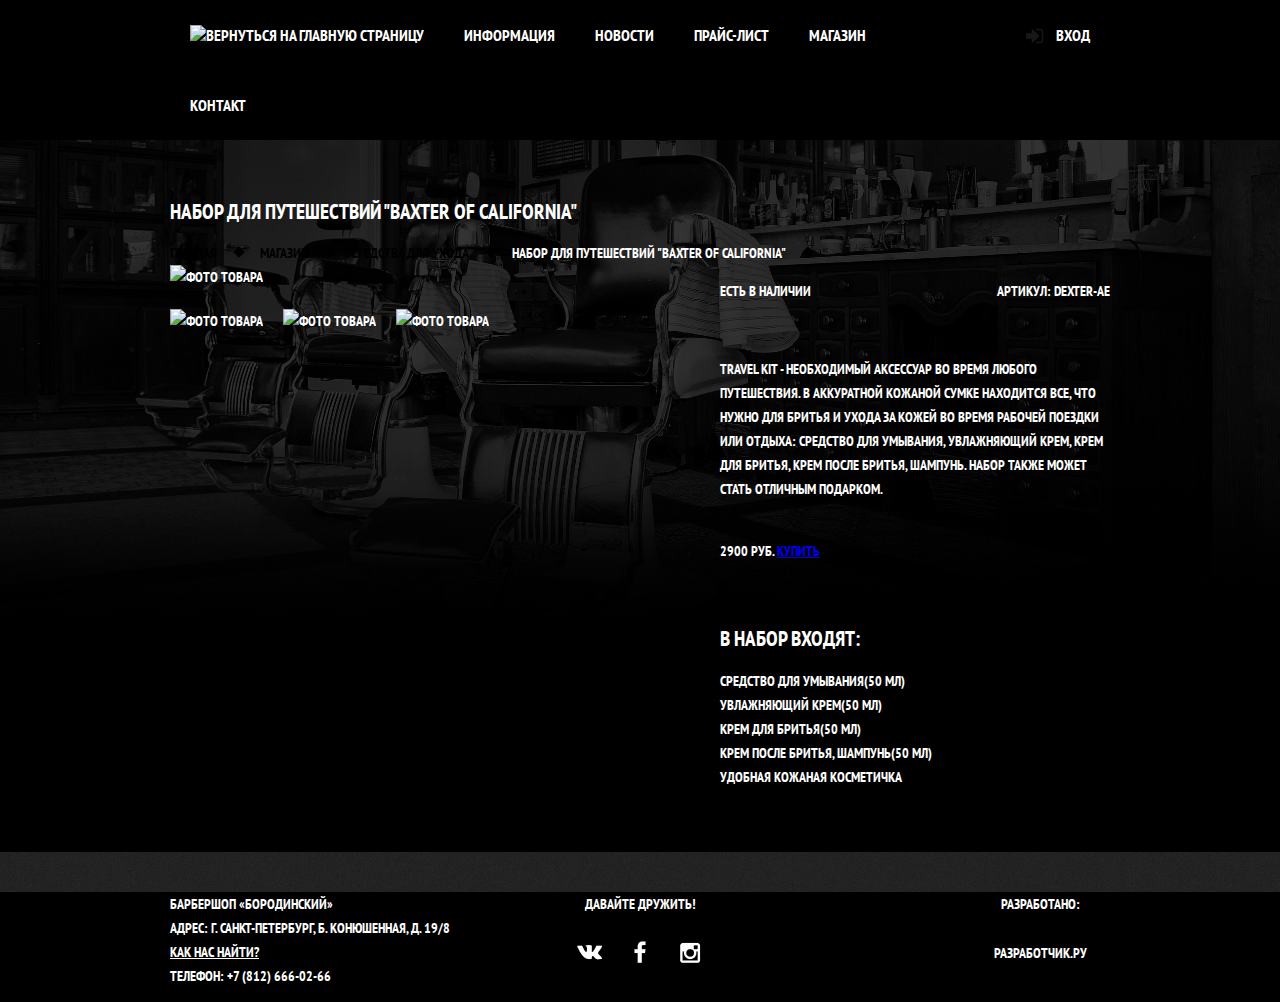
==== boroda/item.html @ 59c59f01 "Boroda - on" ====
﻿<!DOCTYPE html>
<html lang="ru">
	<head>
		<meta charset="utf-8">
		<title>Набор для путешествий «Baxter of California»</title>
		<link href="https://fonts.googleapis.com/css?family=PT+Sans+Narrow:400,700" rel="stylesheet">		
		<link rel="stylesheet" href="css/normalize.css">
		<link rel="stylesheet" href="css/style.css">
	</head>
	<body>
		<header class="main-header">
			<div class="container clearfix">
				<nav class="main-navigation"> <!-- nav - блок, контейнер для основного содержания, основную навигацию, главное меню-->
					<ul>
						<li>
							<a href="#"><img src="img/nav-logo.png" width="368" height="204" alt="Вернуться на главную страницу"></a>
						</li>
						<li>
							<a href="#">Информация</a>
						</li>
						<li>
							<a href="#">Новости</a>
						</li>
						<li>
							<a href="#">Прайс-лист</a>
						</li>
						<li>
							<a href="#">Магазин</a>
						</li>
						<li>
							<a href="#">Контакт</a>
						</li>
					</ul>
				</nav>
				<div class="user-block">
					<a class="login" href="#">Вход</a>
				</div>
			</div>
		</header>
		<div class="container clearfix">
			<h2 class="page-title">Набор для путешествий "Baxter of California"</h2>
			<ul class="breadcrumbs">
				<li class="breadcrumbs-item"><a href="#">главная</a></li>
				<li class="breadcrumbs-item"><a href="#">магазин</a></li>
				<li class="breadcrumbs-item"><a href="#">средства для ухода</a></li>
				<li class="breadcrumbs-item">Набор для путешествий "Baxter of California"</li>
			</ul>
			<div class="images">
				<div class="image-active">
					<img src="img/image1" width="460" height="498" alt="фото товара">
				</div>
				<div class="image-preview">
					<img src="img/image2" width="140" height="149" alt="фото товара">
				</div>
				<div class="image-preview">
					<img src="img/image3" width="140" height="149" alt="фото товара">
				</div>
				<div class="image-preview">
					<img src="img/image4" width="140" height="149" alt="фото товара">
				</div>
			</div>
			<section class="item-description clearfix">
				<div class="item-details clearfix">
					<p class="available">Есть в наличии</p>
					<p class="code">Артикул: Dexter-AE</p>
				</div>
				<p>Travel KIT - необходимый аксессуар во время любого путешествия. В аккуратной кожаной сумке
					 находится все, что нужно для бритья и ухода за кожей во время рабочей поездки или 
					 отдыха: средство для умывания, увлажняющий крем, крем для бритья, крем после бритья, шампунь. 
					 Набор также может стать отличным подарком.</p>
				<div class="item-price">	 
					<span class="cost">2900 руб.</span>
					<a class="btn-buy" href="#">Купить</a>
				</div>
				<h2 class="description-more">В набор входят:</h2>
				<ul class="description-extra">
					<li>Средство для умывания(50 мл)</li>
					<li>Увлажняющий крем(50 мл)</li>
					<li>Крем для бритья(50 мл)</li>
					<li>Крем после бритья, шампунь(50 мл)</li>
					<li>Удобная кожаная косметичка</li>
				</ul>
			</section>
		</div>
		<footer class="main-footer item-footer">
			<div class="container">
				<section class="footer-contacts">
					<p>Барбершоп «Бородинский»<br>
						 Адрес: г. Санкт-Петербург, Б. Конюшенная, д. 19/8<br>
						 <a href="#">Как нас найти?</a><br>
						 Телефон: +7 (812) 666-02-66</p>
				</section>
				<section class="footer-social">
					<p>Давайте дружить!</p>
					<a class="social-btn social-btn-vk" href="#">Вконтакте</a>
					<a class="social-btn social-btn-fb" href="#">Фейсбук</a>
					<a class="social-btn social-btn-inst" href="#">Инстаграм</a>
				</section>
				<section class="footer-copyright">
					<p>Разработано:</p>
					<a class="btn" href="#">Разработчик.ру</a>
				</section>
			</div>
		</footer>		
	</body>
</html>
---- boroda/css/style.css ----
html,
body {
	min-width: 960px;
	font-weight: 700;
	font-size: 14px;
	line-height: 24px;
	font-family: "PT Sans Narrow", "Arial", sans-serif;
	text-transform: uppercase;
	background: #000000 url("../img/body-bg.png") no-repeat center top;
	color: #ffffff;
	/*bakcground-size: cover необходимо для того, чтобы фоновая картинка 
	растягивалась, если монитор пользователя имеет большее разрешение, чем 
	разрешение картинки, разные варианты написания для разных устаревших 
	браузеров*/
	-webkit-background-size: cover;
		 -moz-background-size: cover;
	     -o-background-size: cover;
	        background-size: cover;
}

.clearfix::after {
	content: "";
	display: table;
	clear: both;
}

.container {
	width: 940px;
	padding: 0 10px;
	margin: 0 auto;
}

.main-header {
	margin-bottom: 60px;

	color: #ffffff;

	background-color: #000000;
}

.main-navigation {
	width: 780px;
	float: left;
}

.main-navigation ul {
	margin: 0;
	padding: 0;
	list-style: none;
	font-size: 0; /* убираем отступы между словами, но в li надо задать размер текста */
}

.main-navigation li {
	display: inline-block;
	vertical-align: top;
	font-size: 16px;
	line-height: 20px;
}

.main-navigation a {
	display: block; /* задается чтобы padding сработали, без этого они не будут работать */
	padding: 25px 20px;
	color: #ffffff;
	text-decoration: none;
}

.main-navigation a:hover {
	background: #242424;
}

.user-block {
	max-width: 140px;
	float: right;
}

.login {
	position: relative;

	display: inline-block;
	padding: 25px 20px;
	padding-left: 50px;

	font-size: 16px;
	line-height: 20px;
	color: #ffffff;
	text-decoration: none;
	vertical-align: top;
}

.login:hover {
	background-color: #242424;
}

.login::before {
	content: "";
	position: absolute;
	top: 28px;
	left: 20px;
	width: 18px;
	height: 16px;

	background: url("../img/spritesheet.png") no-repeat;
	background-position: -40px -40px;
	opacity: 0.3; /* для затемнения стрелки */
}

.login:hover::before {
	opacity: 1; /* при наведении стрелка светлеет */
}
 
.index-logo {
	height: 204px;
	width: 368px;
	margin: 0 auto;
	margin-bottom: 25px;
}

.index-logo img {
	width: 368px;
	height: 204px;
}

.features {
	margin-bottom: 80px;
}

.features-item {
	float: left;
	width: 300px;
	margin-right: 20px;
	text-align: center;
}

.features-item:last-child {
	margin-right: 0;
}

.features-name {
	position: relative; /*очень важно для того, чтобы нарисовать ромбы, иначе ромбы будут позиционироваться от боди*/
	display: block; /*по умолчанию тег b строчный, поэтому надо его превратить в блочный */
	font-size: 30px;
	line-height: 42px;
	margin-bottom: 30px; /*здесь сразу падинг и маргин нужны для того, чтобы положение ромба всегда было на одинаковом расстоянии от верхней и нижней надписей, даже если например в верхней надписи добавить строки*/
	padding-bottom: 35px; 
}	

.features-item p {
	margin: 10px;
	margin-bottom: 0;
}

.features-name::after { /*рисуем ромбики */
	content: "";
	position: absolute;
	bottom: 0;
	left: 50%;

	display: block;
	width: 20px;
	height: 20px;
	margin-left: -10px;

	background-color: #ffffff;
	transform: rotate(45deg);
}

.index-content {
	padding: 50px 80px;
	margin-bottom: 35px;
	color: #000000;
	background: url("../img/index-content-shadow.png") no-repeat center, 
	#f8f5f2 url("../img/pattern-white.jpg");
}

.index-content-left {
	float: left;
	width: 380px;
}

.index-content-right {
	float: right;
	width: 300px;
}

.index-content-title {
	margin: 0;
	margin-bottom: 25px;
	font-size: 30px;
	line-height: 42px;
}

.index-content p {
	margin: 0;
	margin-bottom: 25px;
}

.news-preview {
	margin: 0;
	padding: 0;
	padding-right: 70px; /*в видео почему-то поставили 35 */
	list-style: none;
}

.news-preview li {
	margin-bottom: 25px;
}

.news-preview p {
	margin-bottom: 0;
}

.news-preview time {
	text-transform: none;
	font-weight: 400;
}

.btn {
	display: inline-block; /*блок не подходит так как некоторые кнопки стоят на одной строке рядом друг с другом */
	margin-right: 16px;
	padding: 10px 0; /*в видео другой вариант: 
	padding: 10px 33px; 
	width не выставлен, все кнопки отличаются размерами по ширине*/
	width: 140px; 
	text-align: center;
	vertical-align: top;
	/*текстовые параметры не наследуются кнопками поэтому их надо прописать для кнопок еще раз*/
	font-weight: 700;
	font-size: 14px;
	line-height: 24px;
	font-family: "PT Sans Narrow", "Arial"
	, sans-serif;

	color: #ffffff;
	text-transform: uppercase;
	text-decoration: none;

	background-color: #000000;
	border: none;
	outline: none;
	cursor: pointer;
}

.btn:hover,
.btn:active {
	background-color: #663d15;
}

.btn.disabled,
.btn:disabled {
	cursor: default;
	opacity: 0.5;
}

.btn.disabled:hover,
.btn:disabled:hover {
	background-color: #000000;
}

.gallery {
	position: relative;
	height: 260px;
}

.gallery-content {
	height: 164px;
	margin: 0;

	/*рамка, а серый фон на случай если фото не загрузилось*/
	background-color: #cccccc;
	border: 7px solid #ffffff;
}

.gallery-content img {
	width: 286px;
	height: 164px;
}

.gallery .btn {
	position: absolute;
	bottom: 0;
	margin: 0;
}

.gallery-prev {
	left: 0;
}

.gallery-next {
	right: 0;
}

.appointment-form input {
	font-size: 14px;
	line-height: 24px;
	font-family: "PT Sans Narrow", "Arial",
	sans-serif;
	color: #000000;
	text-transform: uppercase;
	/*еще один вариант, как прописать характеристики текста, наследование от родителя
	font: inherit;
	color: inherit;
	text-transform: inherit;*/
	background-color: #f9f6f3;
	border: 2px solid #000000;
	outline: none;

	float: left;
	margin-right: 20px;
	margin-bottom: 20px;
	width: 106px;
	padding: 7px 15px;/*ширина общая ширина кнопки 140, паддинг 15 слева и справа это 30, плюс рамки слева и справа по 2 это 4, то есть вместе 34, поэтому ширина прописана 106, а не 140 */
}

.appointment-form input:focus {
	border: 2px solid #663d15;
}

.appointment-form input:nth-child(2n) {
	margin-right: 0;
}

.appointment-form .btn {
	clear: both;
	width: 100%;
}

.main-footer {
	margin-top: 65px;
	padding-top: 60px;
	padding-top: 40px;

	color: #ffffff;
	background: #252525 url("../img/pattern-black.jpg");
}

.footer-contacts {
	float: left;
	width: 320px;
	margin-right: 60px;
	margin-top: -14px;
}

.footer-contacts a {
	color: #ffffff;
}

.footer-contacts a:hover {
	text-decoration: none;
}

.footer-social {
	float: left;
	width: 180px;
	text-align: center;
}

.footer-copyright {
	float: right;
	max-width: 180px;
}

.footer-copyright p {
	margin: 0;
	margin-bottom: 15px;

	text-align: center;
}

.footer-copyright .btn {
	margin-right: 0;
}

.footer-copyright .btn:hover {
	color: #000000;
	background-color: #ffffff;
}

.footer-social p {
	margin: 0;
	margin-bottom: 15px;
}

.social-btn {
	display: inline-block;
	width: 43px;
	height: 43px;
	margin: 0 2px;

	/*прячем текст*/
	font-size: 0;
	vertical-align: top;
	text-decoration: none;

	background: #000000 url("../img/spritesheet.png") no-repeat center;
	
	/*эффект анимации*/
	transition: 
		background-position 0.5s,
		background-color 0.5s;
}

.social-btn:hover {
	background-color: #ffffff;
}

.social-btn-vk {
	background-position: -32px -529px;
}

.social-btn-fb {
	background-position: -25px -126px;
}

.social-btn-inst {
	background-position: -29px -329px;
}

.social-btn-vk:hover {
	background-position: -32px -625px;
}

.social-btn-fb:hover {
	background-position: -25px -228px;
}

.social-btn-inst:hover {
	background-position: -29px -430px;
}

/* ------------------- ITEM ------------------- */

.images {
	float: left;
	width: 460px;
	margin-right: 80px;
}

.image-active {
	margin-bottom: 20px;
}

.image-preview {
	float: left;
	margin-right: 20px;
}

.image-preview:last-child {
	margin-right: 0;
}

.item-description {
	width: 390px;
	float: right;
	margin-left: 10px;
}

.item-details {
	margin-bottom: 40px;
}

.available {
	float: left;
}
.code {
	float: right;
}

.item-price {
	margin-top: 38px;
	margin-bottom: 64px;
}

.description-extra {
	list-style-type: none;
	padding-left: 0;
}

.item-footer {
	margin-top: 49px;
}


/* -------------- ПРАЙС ---------------- */

.inner-page {
	color: #000000;
	background: #f8f3f0 url("../img/pattern-white.jpg") repeat;
}

.inner-page .main-header {
	margin-bottom: 55px; 
}

.main-navigation .logo-inner {
	float: left;
	width: 111px;
	height: 20px;
	padding-top: 22px;
}

.main-navigation .logo-inner img {
	width: 111px;
	height: 24px;
}

.main-navigation .logo-inner:hover {
	background: none;
}

.main-navigation .active {
	position: relative;
	background-color: none;
}

.main-navigation .active a:hover {
	background: none;
}

.main-navigation .active::after {
	content: "";
	position: absolute;
	/*так как у элементов а стоит паддинг слева и справа
	 по 20px мы можем использовать это значение, чтобы
	 ужать подчеркивание ровно до размера элемента а,
	 то есть текста*/
	right: 20px;
	bottom: 0;
	left: 20px;

	height: 5px;

	background-color: #ffffff;
}

.main-navigation .active span {
	display: block;
	padding: 25px 20px;
}

.inner-page-title {
	margin-bottom: 55px;
}

.inner-page-title h1 {
	margin: 0;
	margin-bottom: 20px;
	padding: 0;

	font-size: 30px;
	line-height: 42px;
}

.breadcrumbs {
	margin: 0;
	padding: 0;
	list-style: none;
}

.breadcrumbs li {
	/*позиция релатив тут нужна так как внутри ли
	будет элемент с абсолютным позиционированием*/
	position: relative;
	display: inline;
	padding-right: 40px;
}

.breadcrumbs li::after {
	content: "";
	position: absolute;
	top: 4px;
	right: 14px;

	width: 8px;
	height: 8px;
	background-color: #000000;
	-webkit-transform: rotate(45deg);
	-ms-transform: rotate(45deg);
	-o-transform: rotate(45deg);
	transform: rotate(45deg);
}

.breadcrumbs a {
	color: #000000;
	text-decoration: none;
}

.breadcrumbs a:hover {
	text-decoration: underline;
}

.breadcrumbs .current {
	color: #aba9a7;
}

.breadcrumbs .current::after {
	display: none;
}

.inner-content {
	margin-bottom: 75px;
}

.inner-content h2 {
	/*при работе с текстом лучше задавать отступ сверху
	и снизу, при этом нижний отступ должен быть меньше
	это нужно для того, чтобы при добавлении текста
	потом было заметно к какому заголовку относится
	данный текст*/
	margin-top: 60px;
	margin-bottom: 30px;
	font-size: 24px;
	line-height: 30px;
}

.inner-content p {
	/*если в макете расстояние между абзацами не указано
	то стоит ставить маргин с размером равным высоте
	строки или размеру шрифта абзаца*/
	margin: 14px 0;
}

.inner-content table {
	border-collapse: collapse;
}

.inner-content td {
	padding: 10px 15px;
	border: 2px solid #000000;
}

.big-heading {
	/*обертка для заголовка*/
	margin-top: 55px;
	margin-bottom: 65px;
	text-align: center;
}

.big-heading h2 {
	/*внутри обертки убираем отступы и добавляем паддинги
	здесь относительная позиция нужная для того, чтобы
	заголовок мог реагировать на z-index, без этого 
	линия будет накладываться поверх текста*/
	position: relative;
	/*inline нужен для того, чтобы h2 был строчным и
	ужимался под контент*/
	display: inline-block;
	margin: 0;
	padding: 0 25px;
	font-size: 48px;
	line-height: 48px;
	text-align: center;
	z-index: 2;

	background: #f8f3f0 url(../img/pattern-white.jpg) repeat;
}

.big-heading::after {
	/*создаем подчеркивание, которое и будет нужной 
	линией*/
	content: "";
	position: relative;
	top: -25px;
	z-index: 1;

	display: block;
	border-bottom: 2px solid #000000;
}

.custom-list-1 {
	margin: 14px 0;
	padding: 0;
	list-style: none;
}

.custom-list-1 li {
	position: relative;
	margin-bottom: 15px;
	padding-left: 20px;
}

.custom-list-1 li::before {
	content: '';
	position: absolute;
	top: 8px;
	left: 0;
	width: 8px;
	height: 8px;
	background-color: #000000;
	-webkit-transform: rotate(45deg);
	-ms-transform: rotate(45deg);
	-o-transform: rotate(45deg);
	transform: rotate(45deg);
}

.prices-table {
	width: 100%;
}

.prices-table td {
	width: 50%;
}

.prices-table td:last-child {
	text-align: center;
}

.inner-columns {
	/*маргин сверху и снизу как у h2, чтобы верти-
	кальный ритм не нарушался*/
	margin: 60px 0;
}

.inner-column-left,
.inner-column-right {
	width: 460px;
}

.inner-column-left {
	float: left;
}

.inner-column-right {
	float: right;
}

/*обнуление маргина в колонках необходимо потому, что
это флоатные элементы, а у флоатных элементов маргины
не схлопываются и вместо этого просто плюсуются, 
создавая огромные отступы сверху или снизу.*/
.inner-column-left *:first-child,
.inner-column-right *:first-child {
	/*каждый первый элемент внутри колонок*/
	margin-top: 0;
}

.inner-column-left *:last-child,
.inner-column-right *:last-child {
	/*каждый последний элемент внутри колонок*/
	margin-bottom: 0;
}

.short-text {
	padding-right: 80px;
}

/* ---------------- SHOP ----------------- */
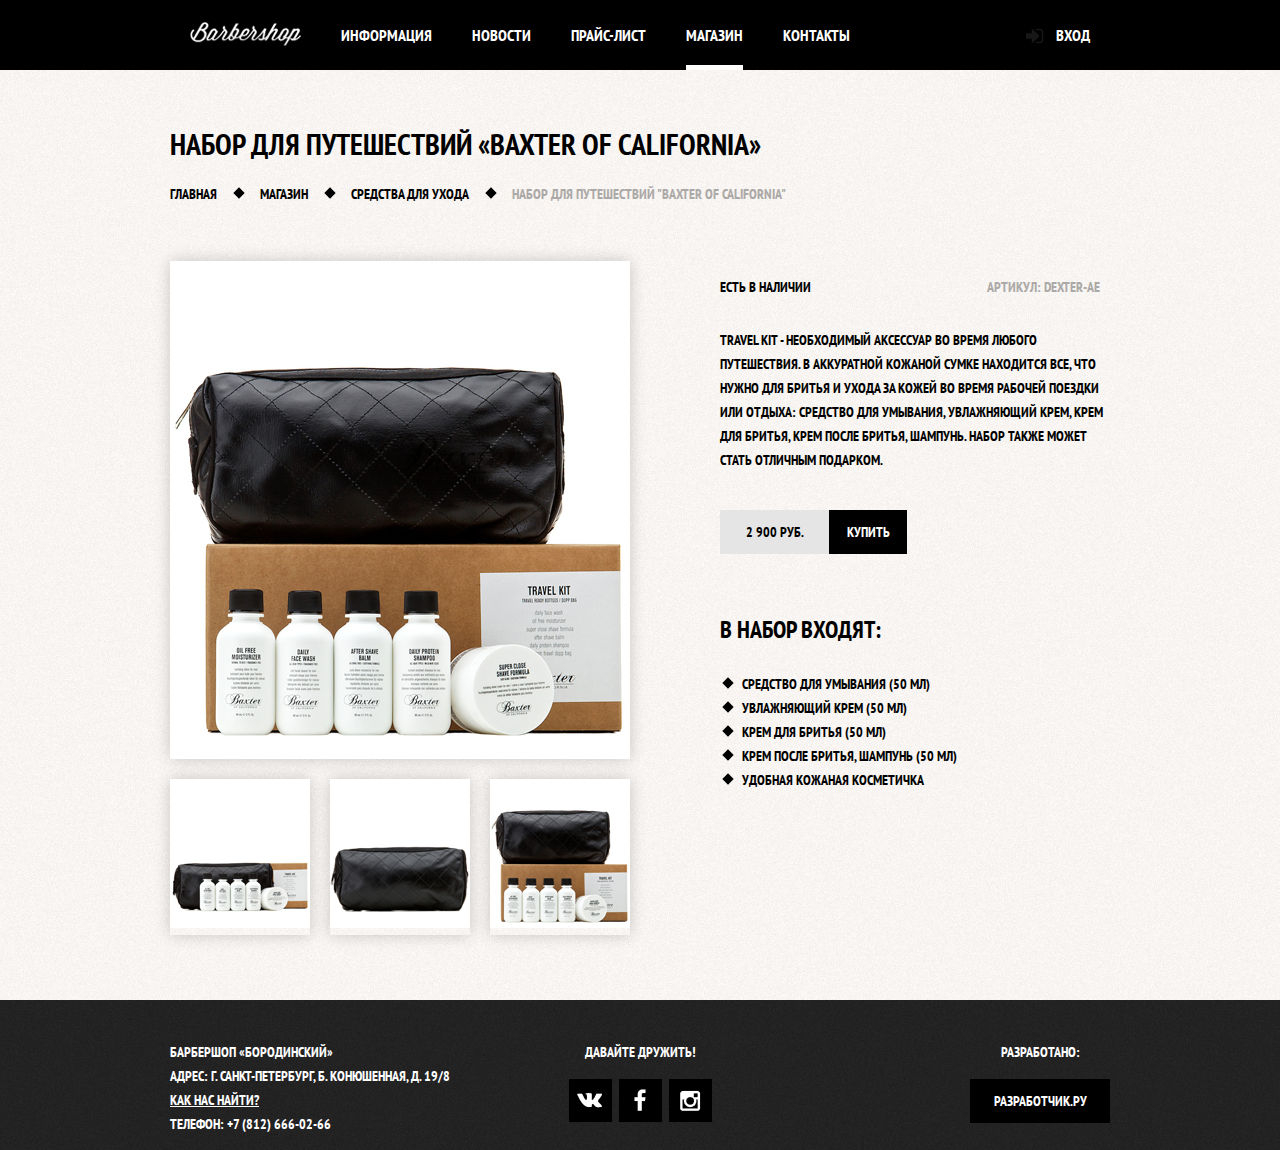
==== commit f30f2800: "Item page is done" ====
--- a/boroda/item.html
+++ b/boroda/item.html
@@ -1,4 +1,4 @@
-﻿<!DOCTYPE html>
+<!DOCTYPE html>
 <html lang="ru">
 	<head>
 		<meta charset="utf-8">
@@ -7,14 +7,14 @@
 		<link rel="stylesheet" href="css/normalize.css">
 		<link rel="stylesheet" href="css/style.css">
 	</head>
-	<body>
+	<body class="inner-page">
 		<header class="main-header">
 			<div class="container clearfix">
 				<nav class="main-navigation"> <!-- nav - блок, контейнер для основного содержания, основную навигацию, главное меню-->
+					<a href="index.html" class="logo-inner">
+						<img src="img/inner-logo.png" width="111" height="24" alt="Барбершоп «Бородинский»">
+					</a>
 					<ul>
-						<li>
-							<a href="#"><img src="img/nav-logo.png" width="368" height="204" alt="Вернуться на главную страницу"></a>
-						</li>
 						<li>
 							<a href="#">Информация</a>
 						</li>
@@ -24,11 +24,11 @@
 						<li>
 							<a href="#">Прайс-лист</a>
 						</li>
-						<li>
-							<a href="#">Магазин</a>
+						<li class="active">
+							<span>Магазин</span>
 						</li>
 						<li>
-							<a href="#">Контакт</a>
+							<a href="#">Контакты</a>
 						</li>
 					</ul>
 				</nav>
@@ -38,28 +38,30 @@
 			</div>
 		</header>
 		<div class="container clearfix">
-			<h2 class="page-title">Набор для путешествий "Baxter of California"</h2>
-			<ul class="breadcrumbs">
-				<li class="breadcrumbs-item"><a href="#">главная</a></li>
-				<li class="breadcrumbs-item"><a href="#">магазин</a></li>
-				<li class="breadcrumbs-item"><a href="#">средства для ухода</a></li>
-				<li class="breadcrumbs-item">Набор для путешествий "Baxter of California"</li>
-			</ul>
+			<div class="inner-page-title">
+				<h1>Набор для путешествий «Baxter of California»</h1>
+				<ul class="breadcrumbs">
+					<li><a href="index.html">главная</a></li>
+					<li><a href="#">магазин</a></li>
+					<li><a href="#">средства для ухода</a></li>
+					<li class="current">Набор для путешествий "Baxter of California"</li>
+				</ul>
+			</div>	
 			<div class="images">
 				<div class="image-active">
-					<img src="img/image1" width="460" height="498" alt="фото товара">
+					<img src="img/goods1.jpg" width="460" height="498" alt="фото товара">
 				</div>
 				<div class="image-preview">
-					<img src="img/image2" width="140" height="149" alt="фото товара">
+					<img src="img/goods2.jpg" width="140" height="149" alt="фото товара">
 				</div>
 				<div class="image-preview">
-					<img src="img/image3" width="140" height="149" alt="фото товара">
+					<img src="img/goods3.jpg" width="140" height="149" alt="фото товара">
 				</div>
 				<div class="image-preview">
-					<img src="img/image4" width="140" height="149" alt="фото товара">
+					<img src="img/goods4.jpg" width="140" height="149" alt="фото товара">
 				</div>
 			</div>
-			<section class="item-description clearfix">
+			<section class="item-description">
 				<div class="item-details clearfix">
 					<p class="available">Есть в наличии</p>
 					<p class="code">Артикул: Dexter-AE</p>
@@ -69,20 +71,20 @@
 					 отдыха: средство для умывания, увлажняющий крем, крем для бритья, крем после бритья, шампунь. 
 					 Набор также может стать отличным подарком.</p>
 				<div class="item-price">	 
-					<span class="cost">2900 руб.</span>
-					<a class="btn-buy" href="#">Купить</a>
+					<span class="cost">2 900 руб.</span>
+					<a class="btn buy" href="#">Купить</a>
 				</div>
 				<h2 class="description-more">В набор входят:</h2>
 				<ul class="description-extra">
-					<li>Средство для умывания(50 мл)</li>
-					<li>Увлажняющий крем(50 мл)</li>
-					<li>Крем для бритья(50 мл)</li>
-					<li>Крем после бритья, шампунь(50 мл)</li>
+					<li>Средство для умывания (50 мл)</li>
+					<li>Увлажняющий крем (50 мл)</li>
+					<li>Крем для бритья (50 мл)</li>
+					<li>Крем после бритья, шампунь (50 мл)</li>
 					<li>Удобная кожаная косметичка</li>
 				</ul>
 			</section>
 		</div>
-		<footer class="main-footer item-footer">
+		<footer class="main-footer clearfix">
 			<div class="container">
 				<section class="footer-contacts">
 					<p>Барбершоп «Бородинский»<br>
--- a/boroda/css/style.css
+++ b/boroda/css/style.css
@@ -18,6 +18,20 @@
 	        background-size: cover;
 }
 
+/*Как защититься от дурака, когда дело касается, 
+например, картинок товаров в интернет-магазине*/
+.img {
+	max-width: 100%;
+	height: auto;
+}
+/*max-width: 100% - запрещает картинкам вылезать за границы
+своего целевого блока, не происходит переполнения.
+height: auto уменьшает картинку с сохранением пропорций
+этот код можно вставлять в начало практически любых 
+проектов.
+*/
+
+
 .clearfix::after {
 	content: "";
 	display: table;
@@ -427,6 +441,42 @@
 	background-position: -29px -430px;
 }
 
+
+/*---------------------------------------------------*/
+/*Общие стили для контентых тегов, внутренних страниц*/
+
+.inner-content {
+	margin-bottom: 75px;
+}
+
+.inner-content h2 {
+	/*при работе с текстом лучше задавать отступ сверху
+	и снизу, при этом нижний отступ должен быть меньше
+	это нужно для того, чтобы при добавлении текста
+	потом было заметно к какому заголовку относится
+	данный текст*/
+	margin-top: 60px;
+	margin-bottom: 30px;
+	font-size: 24px;
+	line-height: 30px;
+}
+
+.inner-content p {
+	/*если в макете расстояние между абзацами не указано
+	то стоит ставить маргин с размером равным высоте
+	строки или размеру шрифта абзаца*/
+	margin: 14px 0;
+}
+
+.inner-content table {
+	border-collapse: collapse;
+}
+
+.inner-content td {
+	padding: 10px 15px;
+	border: 2px solid #000000;
+}
+
 /* ------------------- ITEM ------------------- */
 
 .images {
@@ -437,11 +487,15 @@
 
 .image-active {
 	margin-bottom: 20px;
+	width: 460px;
+	height: 498px;
+	box-shadow: 0 0 15px rgba(0, 1, 1, 0.2);
 }
 
 .image-preview {
 	float: left;
 	margin-right: 20px;
+	box-shadow: 0 0 15px rgba(0, 1, 1, 0.2);
 }
 
 .image-preview:last-child {
@@ -455,7 +509,7 @@
 }
 
 .item-details {
-	margin-bottom: 40px;
+	margin-bottom: 15px;
 }
 
 .available {
@@ -463,20 +517,58 @@
 }
 .code {
 	float: right;
+	color: #aba9a7;
+	margin-right: 10px;
 }
 
 .item-price {
 	margin-top: 38px;
 	margin-bottom: 64px;
+	font-size: 0; 
+}
+
+.description-more {
+	font-size: 24px;
 }
 
 .description-extra {
 	list-style-type: none;
-	padding-left: 0;
-}
-
-.item-footer {
-	margin-top: 49px;
+	padding: 0;
+	margin-top: 30px;
+}
+
+.description-extra li {
+	position: relative;
+	padding-left: 22px;
+}
+
+.description-extra li::before {
+	content: "";
+	position: absolute;
+	top: 7px;
+	left: 4px;
+
+	width: 8px;
+	height: 8px;
+	background-color: #000000;
+	-webkit-transform: rotate(45deg);
+	-ms-transform: rotate(45deg);
+	-o-transform: rotate(45deg);
+	transform: rotate(45deg);
+}
+
+.cost {
+	font-size: 14px;
+	display: inline-block;
+	padding: 10px 0;
+	width: 109px;
+	background-color: #e5e5e5;
+	text-align: center;
+  vertical-align: top;
+}
+
+.buy {
+	width: 78px;
 }
 
 
@@ -547,7 +639,7 @@
 	padding: 0;
 
 	font-size: 30px;
-	line-height: 42px;
+	line-height: 37px;
 }
 
 .breadcrumbs {
@@ -596,37 +688,7 @@
 	display: none;
 }
 
-.inner-content {
-	margin-bottom: 75px;
-}
-
-.inner-content h2 {
-	/*при работе с текстом лучше задавать отступ сверху
-	и снизу, при этом нижний отступ должен быть меньше
-	это нужно для того, чтобы при добавлении текста
-	потом было заметно к какому заголовку относится
-	данный текст*/
-	margin-top: 60px;
-	margin-bottom: 30px;
-	font-size: 24px;
-	line-height: 30px;
-}
-
-.inner-content p {
-	/*если в макете расстояние между абзацами не указано
-	то стоит ставить маргин с размером равным высоте
-	строки или размеру шрифта абзаца*/
-	margin: 14px 0;
-}
-
-.inner-content table {
-	border-collapse: collapse;
-}
-
-.inner-content td {
-	padding: 10px 15px;
-	border: 2px solid #000000;
-}
+
 
 .big-heading {
 	/*обертка для заголовка*/
@@ -743,5 +805,225 @@
 	padding-right: 80px;
 }
 
+
 /* ---------------- SHOP ----------------- */
 
+
+/* ---------------- ПОП-АП --------------- */
+.modal-content {
+	position: fixed;
+	top: 120px;
+	left: 50%;
+	z-index: 30;
+
+	display: none;
+	width: 300px;
+	margin-left: -230px;
+	padding: 50px 80px;
+
+	color: #000000;
+	background: #f8f3f0 url("../img/pattern-white.jpg");
+	box-shadow: 0 30px 50px rgba(0, 0, 0, 0.7);
+} 
+
+.modal-content-map {
+	display: none;
+	position: fixed;
+	top: 50%;
+	left: 50%;
+	margin-top: -280px;
+	margin-left: -390px;
+	z-index: 20;
+
+	width: 766px;
+	height: 561px;
+	background: #e9e5dc url("../img/map.png");
+	border: 7px solid white;
+	box-shadow: 0 30px 50px rgba(0, 0, 0, 0.7);
+}
+
+.modal-overlay {
+	display: none;
+	position: fixed;
+	top: 0;
+	left: 0;
+	/*важно правильно выставить z-index, чтобы оверлей
+	не перекрывал сам поп-ап.*/
+	z-index: 10;
+
+	width: 100%;
+	height: 100%;
+
+	background: rgba(0, 0, 0, 0.5);
+}
+
+.modal-content-close {
+
+	position: absolute;
+	top: 0;
+	right: -34px;
+
+	width: 22px;
+	height: 22px;
+	font-size: 0;
+
+	background-color: transparent;
+	border: 0;
+	outline: 0;
+	cursor: pointer;
+}
+
+.modal-content-close::before,
+.modal-content-close::after {
+	content: '';
+	position: absolute;
+	top: 10px;
+	left: 2px;
+
+	width: 19px;
+	height: 3px;
+	background-color: #d0d0d0;
+	border-radius: 1px;
+}
+
+.modal-content-close::before {
+	-webkit-transform: rotate(45deg);
+	-ms-transform: rotate(45deg);
+	-o-transform: rotate(45deg);
+	transform: rotate(45deg);
+}
+
+.modal-content-close::after {
+	-webkit-transform: rotate(-45deg);
+	-ms-transform: rotate(-45deg);
+	-o-transform: rotate(-45deg);
+	transform: rotate(-45deg);
+}
+
+.modal-content h2 {
+	margin: 0;
+	margin-bottom: 20px;
+
+	font-size: 30px;
+	line-height: 42px;
+}
+
+.modal-content p {
+	margin: 0;
+	margin-bottom: 14px;
+}
+
+.modal-content .login-form {
+	margin-top: 30px;
+	margin-bottom: 10px;
+}
+
+.login-form input[type="text"],
+.login-form input[type="password"] {
+	/*общая длинна поля 300px. задаем ширину 236,
+	внутренние отступы слева - 20, справа - 40, плюс
+	размер рамок 2, если сложить все вместе, то будут
+	необходимые 300px*/
+	width: 236px;
+	margin: 0;
+	margin-bottom: 10px;
+	padding: 10px 20px;
+	/*отступ справа нужен под картинку*/
+	padding-right: 40px;
+
+	font-size: 14px;
+	line-height: 24px;
+	font-family: "PT Sans Narrow", "Arial",
+	sans-serif;
+	color: #000000;
+	text-transform: uppercase;
+
+	background-color: #f9f6f3;
+	border: 2px solid #000000;
+	outline: none;
+}
+
+.login-form input:focus {
+	border-color: #663d15;
+}
+
+.login-form input.icon-user {
+	background-image: url("../img/spritesheet1.png");
+	background-repeat: no-repeat;
+	background-position: 114% -25px;
+}
+
+.login-form input.icon-password {
+	background-image: url("../img/spritesheet1.png");
+	background-repeat: no-repeat;
+	background-position: 114% -122px;
+}
+
+.login-form .restore {
+	float: right;
+	color: #000000; 
+}
+
+.login-form .btn {
+	width: 100%;
+	margin-top: 15px;
+}
+
+/*прячем настоящий чекбокс*/
+.login-checkbox input[type="checkbox"] {
+	display: none; 
+}
+
+/*делаем отступ для будущего кастомного чекбокса*/
+.login-checkbox {
+	position: relative;
+	padding-left: 30px;
+	cursor: pointer;
+}
+
+.login-checkbox:hover {
+	color: #663d15;
+}
+
+/*внутри лейбла и сразу после инпута*/
+.login-checkbox input[type="checkbox"] + 
+.checkbox-indicator {
+	/*рисование кастомного чекбокса*/
+	position: absolute;
+	top: -2px;
+	left: 0;
+
+	width: 17px;
+	height: 17px;
+
+	border: 2px solid #000000;
+}
+
+.login-checkbox input[type="checkbox"]:checked + .checkbox-indicator::before,
+.login-checkbox input[type="checkbox"]:checked + .checkbox-indicator::after {
+	content: '';
+	position: absolute;
+	top: 8px;
+	left: 1px;
+
+	width: 15px;
+	height: 2px;
+
+	background-color: #000000;
+}
+
+.login-checkbox input[type="checkbox"]:checked + 
+.checkbox-indicator::before {
+	-webkit-transform: rotate(45deg);
+	-ms-transform: rotate(45deg);
+	-o-transform: rotate(45deg);
+	transform: rotate(45deg);
+}
+
+.login-checkbox input[type="checkbox"]:checked + 
+.checkbox-indicator::after {
+	-webkit-transform: rotate(-45deg);
+	-ms-transform: rotate(-45deg);
+	-o-transform: rotate(-45deg);
+	transform: rotate(-45deg);
+}